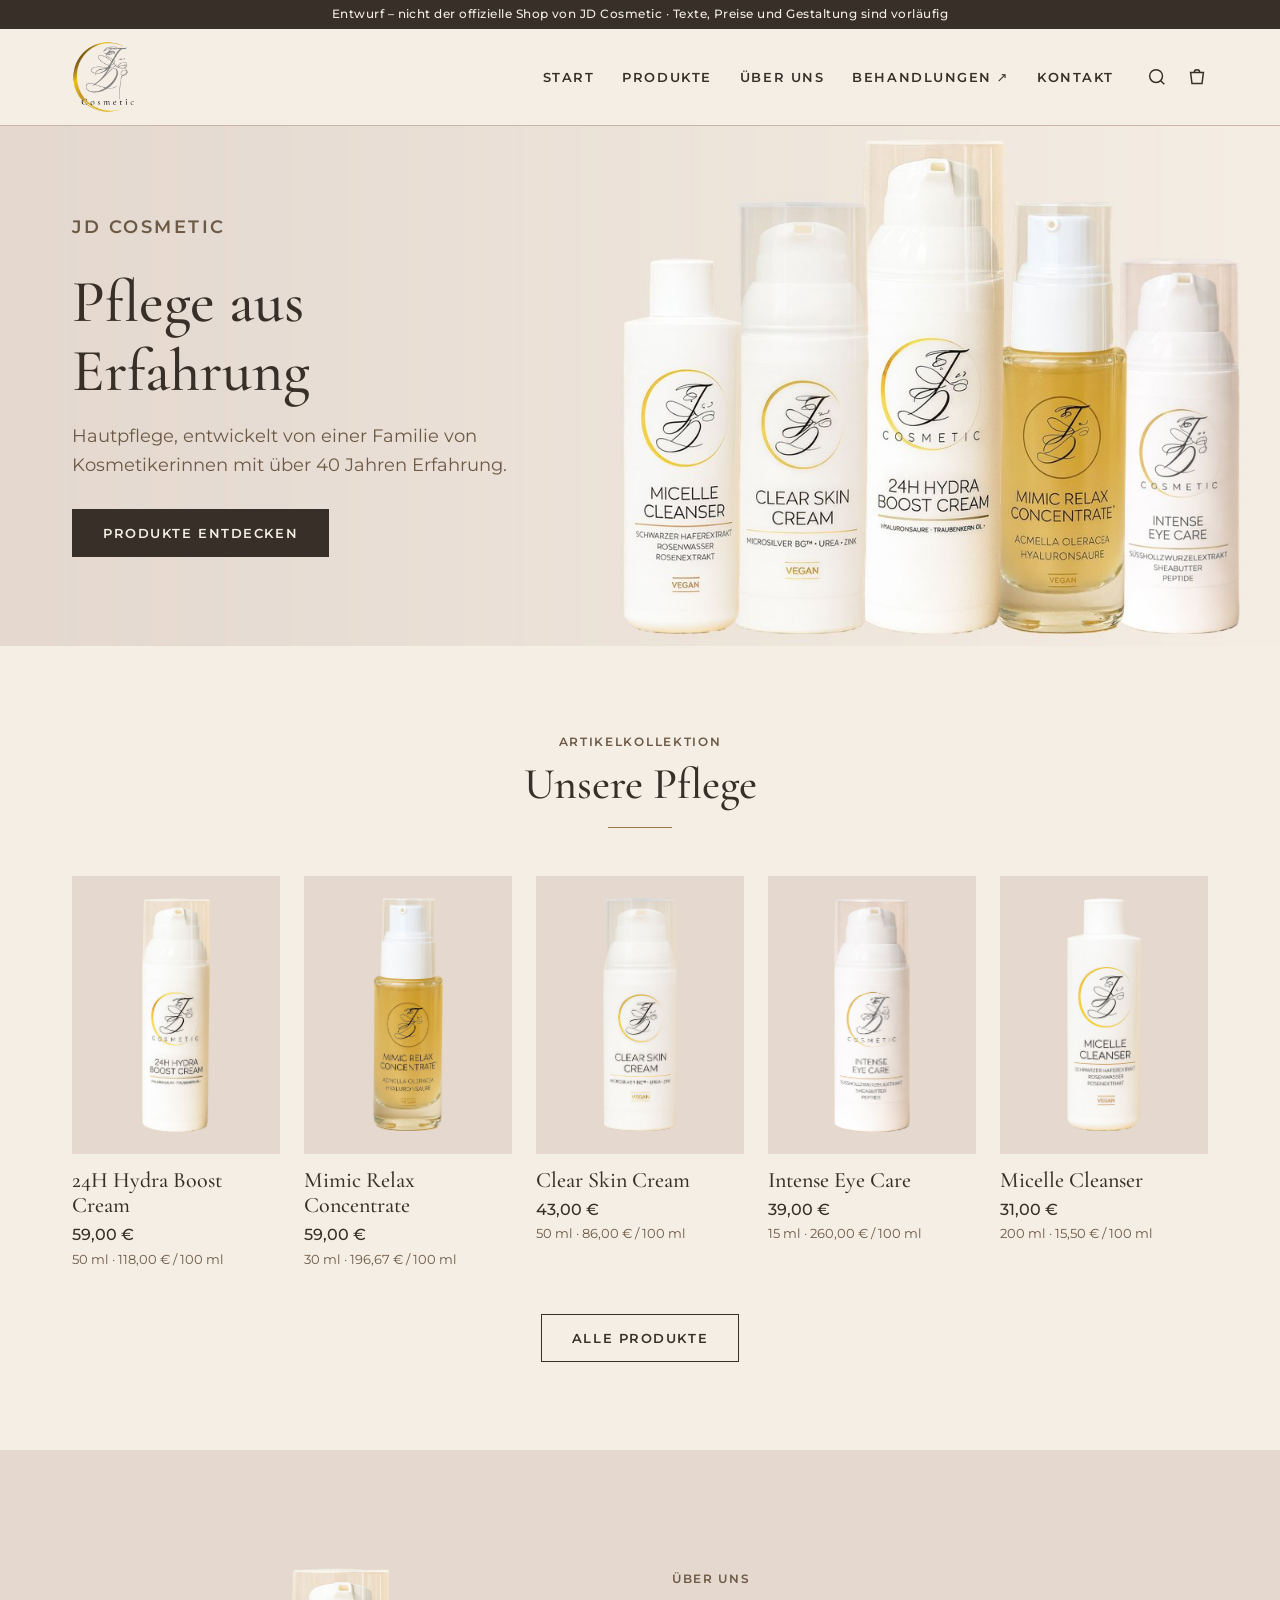
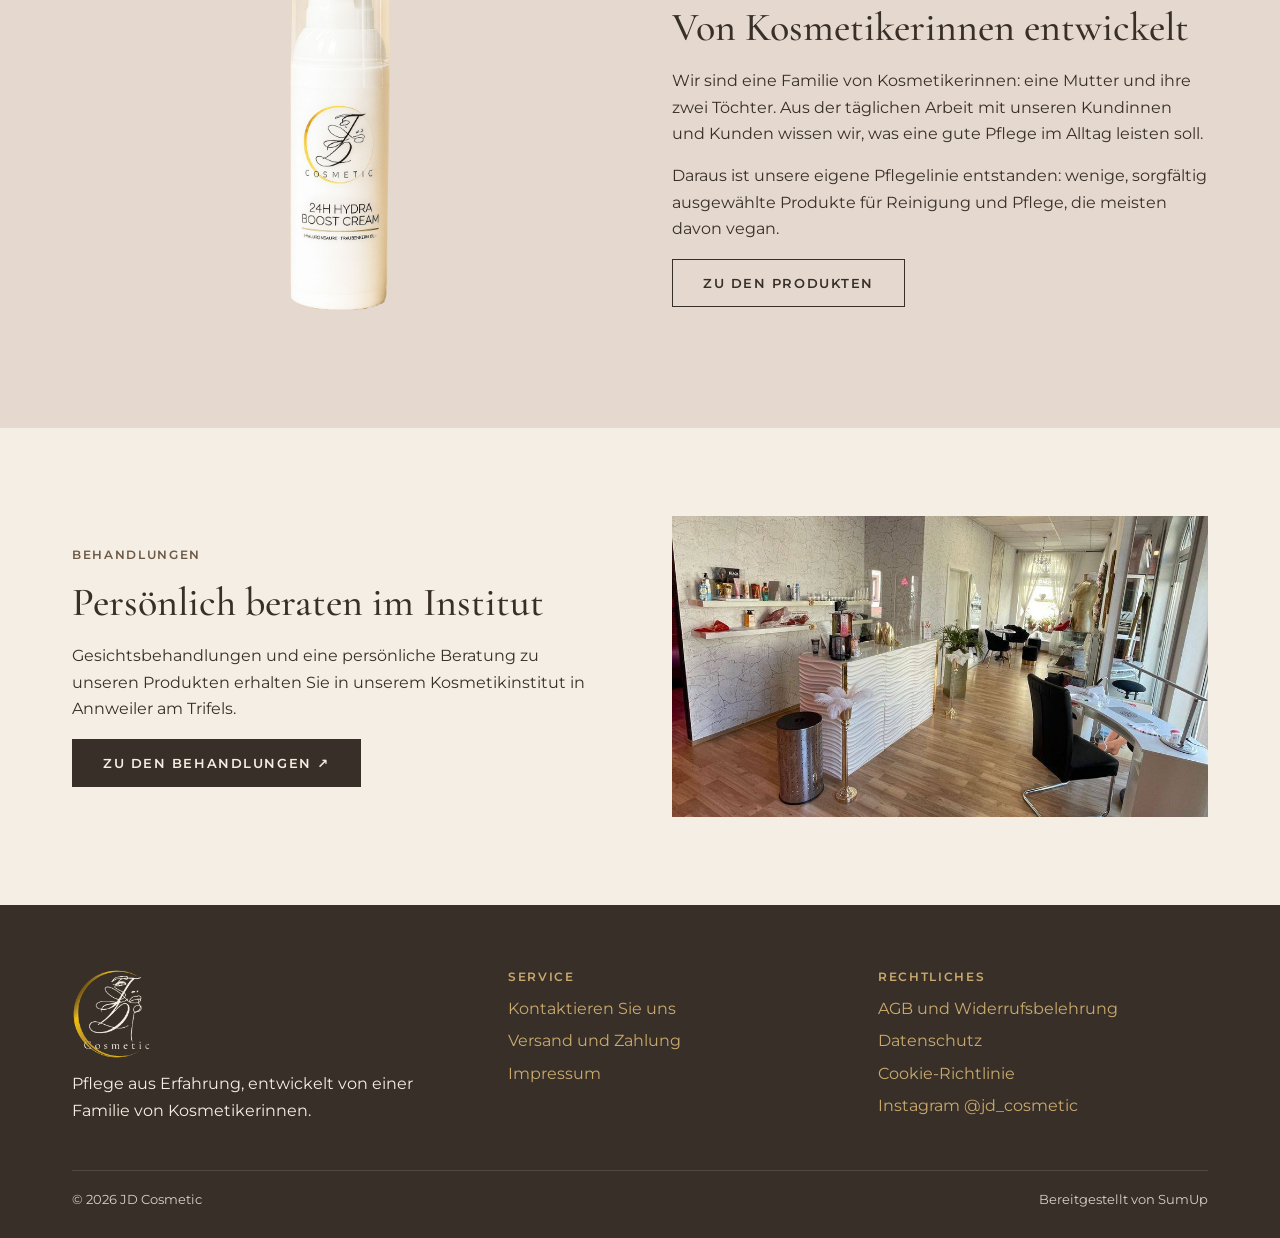
==== index.html @ d1cb3d24 "Prototyp des Shops veröffentlichen" ====
<!doctype html>
<html lang="de"><head><meta charset="utf-8"><meta name="viewport" content="width=device-width, initial-scale=1">
<title>Start | JD Cosmetic (Prototyp)</title><meta name="robots" content="noindex, nofollow"><link rel="stylesheet" href="style.css"></head>
<body>
<div class="proto">Entwurf – nicht der offizielle Shop von JD Cosmetic · Texte, Preise und Gestaltung sind vorläufig</div>
<header class="header"><div class="wrap">
<a class="logo" href="index.html"><img src="img/logo.png" alt="JD Cosmetic"></a>
<nav class="nav" id="menu"><a href="index.html">Start</a><a href="index.html#produkte">Produkte</a><a href="index.html#ueber-uns">Über uns</a><a class="ext" href="https://timeoutannweiler.de/">Behandlungen</a><a href="#kontakt">Kontakt</a></nav>
<div class="icons"><svg viewBox="0 0 24 24" aria-label="Suche"><circle cx="11" cy="11" r="7"/><path d="M20 20l-4-4"/></svg><svg viewBox="0 0 24 24" aria-label="Warenkorb"><path d="M5 7h14l-1.5 12h-11z"/><path d="M9 7a3 3 0 0 1 6 0"/></svg><button class="burger" type="button" aria-label="Menü öffnen" aria-expanded="false" aria-controls="menu"><svg viewBox="0 0 24 24"><path d="M4 7h16M4 12h16M4 17h16"/></svg></button></div>
</div></header>

<section class="banner"><div class="wrap"><div class="text">
<p class="label">JD Cosmetic</p>
<h1>Pflege aus Erfahrung</h1>
<p>Hautpflege, entwickelt von einer Familie von Kosmetikerinnen mit über 40 Jahren Erfahrung.</p>
<a class="btn" href="#produkte">Produkte entdecken</a>
</div></div></section>

<section class="section" id="produkte"><div class="wrap">
<div class="head"><p class="label">Artikelkollektion</p><h2>Unsere Pflege</h2><div class="rule"></div></div>
<div class="grid">
<a class="card" href="produkt.html"><div class="ph"><img src="img/hydra-boost.png" alt="24H Hydra Boost Cream, Flasche mit JD-Cosmetic-Logo"></div><h3>24H Hydra Boost Cream</h3><div class="price">59,00 €</div><div class="base">50 ml · 118,00 € / 100 ml</div></a>
<a class="card" href="produkt.html"><div class="ph"><img src="img/mimic-relax.png" alt="Mimic Relax Concentrate, Flasche mit JD-Cosmetic-Logo"></div><h3>Mimic Relax Concentrate</h3><div class="price">59,00 €</div><div class="base">30 ml · 196,67 € / 100 ml</div></a>
<a class="card" href="produkt.html"><div class="ph"><img src="img/clear-skin.png" alt="Clear Skin Cream, Flasche mit JD-Cosmetic-Logo"></div><h3>Clear Skin Cream</h3><div class="price">43,00 €</div><div class="base">50 ml · 86,00 € / 100 ml</div></a>
<a class="card" href="produkt.html"><div class="ph"><img src="img/intense-eye.png" alt="Intense Eye Care, Flasche mit JD-Cosmetic-Logo"></div><h3>Intense Eye Care</h3><div class="price">39,00 €</div><div class="base">15 ml · 260,00 € / 100 ml</div></a>
<a class="card" href="produkt.html"><div class="ph"><img src="img/micelle-cleanser.png" alt="Micelle Cleanser, Flasche mit JD-Cosmetic-Logo"></div><h3>Micelle Cleanser</h3><div class="price">31,00 €</div><div class="base">200 ml · 15,50 € / 100 ml</div></a>
</div>
<div class="center"><a class="btn secondary" href="#produkte">Alle Produkte</a></div>
</div></section>

<section class="section sand" id="ueber-uns"><div class="wrap twi">
<div class="media prod"><img src="img/hydra-boost.png" alt="24H Hydra Boost Cream"></div>
<div>
<p class="label">Über uns</p>
<h2>Von Kosmetikerinnen entwickelt</h2>
<p>Wir sind eine Familie von Kosmetikerinnen: eine Mutter und ihre zwei Töchter. Aus der täglichen Arbeit mit unseren Kundinnen und Kunden wissen wir, was eine gute Pflege im Alltag leisten soll.</p>
<p>Daraus ist unsere eigene Pflegelinie entstanden: wenige, sorgfältig ausgewählte Produkte für Reinigung und Pflege, die meisten davon vegan.</p>
<a class="btn secondary" href="#produkte">Zu den Produkten</a>
</div>
</div></section>

<section class="section"><div class="wrap twi rev">
<div class="media"><img src="img/institut.jpg" alt="Behandlungsraum des Kosmetikinstituts mit Empfangstheke und Behandlungsplatz"></div>
<div>
<p class="label">Behandlungen</p>
<h2>Persönlich beraten im Institut</h2>
<p>Gesichtsbehandlungen und eine persönliche Beratung zu unseren Produkten erhalten Sie in unserem Kosmetikinstitut in Annweiler am Trifels.</p>
<a class="btn" href="https://timeoutannweiler.de/">Zu den Behandlungen ↗</a>
</div>
</div></section>
<footer class="footer" id="kontakt"><div class="wrap">
<div class="cols">
<div><img src="img/logo-on-dark.png" alt="JD Cosmetic"><p>Pflege aus Erfahrung, entwickelt von einer Familie von Kosmetikerinnen.</p></div>
<div><p class="label">Service</p><a href="#">Kontaktieren Sie uns</a><a href="#">Versand und Zahlung</a><a href="#">Impressum</a></div>
<div><p class="label">Rechtliches</p><a href="#">AGB und Widerrufsbelehrung</a><a href="#">Datenschutz</a><a href="#">Cookie-Richtlinie</a><a href="https://instagram.com/jd_cosmetic">Instagram @jd_cosmetic</a></div>
</div>
<div class="small"><span>© 2026 JD Cosmetic</span><span>Bereitgestellt von SumUp</span></div>
</div></footer>
<script src="menu.js"></script>
</body></html>
---- style.css ----
/* Prototyp des Shops von JD Cosmetic im Aufbau des SumUp Online-Shops.
   SumUp kennt drei Schriftrollen: Überschriften, Fließtext, Beschriftungen. */
@font-face{font-family:"Cormorant Garamond";font-weight:500;src:url(fonts/cormorant-garamond-latin-500-normal.woff2) format("woff2")}
@font-face{font-family:"Cormorant Garamond";font-weight:600;src:url(fonts/cormorant-garamond-latin-600-normal.woff2) format("woff2")}
@font-face{font-family:"Montserrat";font-weight:400;src:url(fonts/montserrat-latin-400-normal.woff2) format("woff2")}
@font-face{font-family:"Montserrat";font-weight:500;src:url(fonts/montserrat-latin-500-normal.woff2) format("woff2")}
@font-face{font-family:"Montserrat";font-weight:600;src:url(fonts/montserrat-latin-600-normal.woff2) format("woff2")}

:root{
  --cream:#F5EEE4; --sand:#E4D8CF; --taupe:#CAB6A2; --espresso:#383028;
  --text:#383028; --text-2:#6C5946; --on-dark:#F5EEE4;
  --gold:#987848; --gold-deep:#725A36; --gold-light:#C9A96E;
  --btn-hover:#2C241C;
  --font-headers:"Cormorant Garamond",Georgia,serif;
  --font-paragraphs:"Montserrat",system-ui,sans-serif;
  --font-labels:"Montserrat",system-ui,sans-serif;
  --wrap:1200px;
}
*{box-sizing:border-box;margin:0}
body{background:var(--cream);color:var(--text);font:400 16px/1.65 var(--font-paragraphs)}
img{max-width:100%;display:block}
a{color:var(--gold-deep)}
.wrap{max-width:var(--wrap);margin:0 auto;padding:0 32px}
h1,h2,h3{font-family:var(--font-headers);font-weight:500;line-height:1.15;color:var(--text)}
.label{font:600 12px/1.4 var(--font-labels);letter-spacing:.14em;text-transform:uppercase;color:var(--text-2)}

.proto{background:var(--espresso);color:var(--on-dark);font:500 12px/1.4 var(--font-labels);text-align:center;padding:6px 12px;letter-spacing:.04em}

/* Kopf: Logo, Menü, Warenkorb (SumUp: Header-Einstellungen) */
.header{background:var(--cream);border-bottom:1px solid var(--taupe)}
.header .wrap{display:flex;align-items:center;gap:32px;height:96px}
.header .logo img{height:72px;width:auto}
.nav{display:flex;gap:28px;margin-left:auto}
.nav a{font:600 13px var(--font-labels);letter-spacing:.12em;text-transform:uppercase;color:var(--text);text-decoration:none}
.nav a:hover{color:var(--gold-deep)}
.nav a.ext::after{content:" ↗";font-weight:400}
.icons{display:flex;gap:18px}
.icons svg{width:22px;height:22px;stroke:var(--text);fill:none;stroke-width:1.6}
.burger{display:none;background:none;border:0;padding:0;cursor:pointer}

/* Banner (SumUp: Homepage → Banner) */
.banner{position:relative;background:var(--sand) url(img/banner.jpg) right center/cover no-repeat;min-height:520px;display:flex;align-items:center}
.banner .wrap{width:100%}
.banner .text{max-width:460px}
.banner h1{font-size:60px;margin:10px 0 16px}
.banner p{font-size:18px;color:var(--text-2);margin-bottom:28px}

.btn{display:inline-block;background:var(--espresso);color:var(--on-dark);font:600 13px var(--font-labels);letter-spacing:.12em;text-transform:uppercase;padding:15px 30px;text-decoration:none;border:1px solid var(--espresso)}
.btn:hover{background:var(--btn-hover)}
.btn.secondary{background:transparent;color:var(--espresso)}
.btn.secondary:hover{background:var(--sand)}

/* Artikelkollektion */
.section{padding:88px 0}
.section.sand{background:var(--sand)}
.head{text-align:center;margin-bottom:48px}
.head h2{font-size:44px;margin-top:8px}
.rule{width:64px;height:1px;background:var(--gold);margin:18px auto 0}
.grid{display:grid;grid-template-columns:repeat(5,1fr);gap:24px}
.card{text-decoration:none;color:var(--text);display:block}
.card .ph{background:var(--sand);aspect-ratio:3/4;display:flex;align-items:center;justify-content:center;padding:22px}
.section.sand .card .ph{background:var(--cream)}
.card .ph img{max-height:100%;width:auto}
.card h3{font-size:22px;margin:14px 0 4px}
.card .price{font-weight:500}
.card .base{font-size:13px;color:var(--text-2)}
.center{text-align:center;margin-top:44px}

/* Text mit Bild */
.twi{display:grid;grid-template-columns:1fr 1fr;gap:64px;align-items:center}
.twi.rev .media{order:2}
.twi h2{font-size:40px;margin:8px 0 18px}
.twi p{margin-bottom:16px}
.twi .media.prod{background:var(--sand);aspect-ratio:4/3;display:flex;align-items:center;justify-content:center;padding:30px}
.twi .media.prod img{max-height:100%;width:auto}

/* Fußzeile (SumUp: Footer, Social-Links) */
.footer{background:var(--espresso);color:var(--on-dark);padding:64px 0 28px}
.footer .cols{display:grid;grid-template-columns:1.2fr 1fr 1fr;gap:40px}
.footer img{height:90px;width:auto;margin-bottom:12px}
.footer a{color:var(--gold-light);text-decoration:none;display:block;margin:6px 0}
.footer a:hover{text-decoration:underline}
.footer .label{color:var(--gold-light);margin-bottom:10px}
.footer .small{font-size:13px;opacity:.85;margin-top:44px;border-top:1px solid #5a4e42;padding-top:18px;display:flex;justify-content:space-between;gap:16px;flex-wrap:wrap}

/* Produktseite */
.crumbs{font-size:13px;color:var(--text-2);padding:22px 0}
.crumbs a{color:var(--text-2)}
.pdp{display:grid;grid-template-columns:1.1fr 1fr;gap:64px;padding-bottom:88px}
.gallery .main{background:var(--sand);aspect-ratio:1/1;display:flex;align-items:center;justify-content:center;padding:40px}
.gallery .main img{max-height:100%;width:auto}
.pdp h1{font-size:48px;margin:6px 0 10px}
.pdp .price{font-size:24px;font-weight:500}
.pdp .tax{font-size:13px;color:var(--text-2);margin-bottom:22px}
.qty{display:flex;align-items:center;border:1px solid #6C5946;width:max-content;margin:8px 0 18px}
.qty span{padding:10px 18px}
.qty b{padding:10px 18px;font-weight:500}
.actions{display:flex;gap:12px;flex-wrap:wrap;margin-bottom:34px}
.desc p{margin-bottom:14px}
.desc .first{font-weight:500;border-left:2px solid var(--gold);padding-left:12px}
.desc ul{padding-left:20px;margin-bottom:14px}
.ph-note{background:var(--sand);border:1px dashed var(--text-2);padding:12px 14px;font-size:14px;margin:6px 0 14px}
.grid4{grid-template-columns:repeat(4,1fr)}

@media (max-width:820px){
  .wrap{padding:0 16px}
  .header .wrap{height:72px;gap:12px}
  .header .logo img{height:52px}
  .nav{display:none}
  .nav.open{display:flex;flex-direction:column;gap:0;position:absolute;left:0;right:0;top:100%;background:var(--cream);border-bottom:1px solid var(--taupe);padding:8px 16px 16px;z-index:10}
  .nav.open a{padding:12px 0;border-bottom:1px solid var(--sand)}
  .header{position:relative}
  .burger{display:block}
  .icons{margin-left:auto}
  .banner{min-height:560px;align-items:flex-start;padding-top:36px;background-size:auto 340px;background-position:right -110px bottom}
  .banner h1{font-size:40px}
  .banner p{font-size:16px}
  .section{padding:56px 0}
  .head h2{font-size:34px}
  .grid,.grid4{grid-template-columns:repeat(2,1fr);gap:16px}
  .card h3{font-size:19px}
  .twi{grid-template-columns:1fr;gap:28px}
  .twi.rev .media{order:0}
  .twi h2{font-size:32px}
  .footer .cols{grid-template-columns:1fr}
  .pdp{grid-template-columns:1fr;gap:28px}
  .pdp h1{font-size:36px}
}
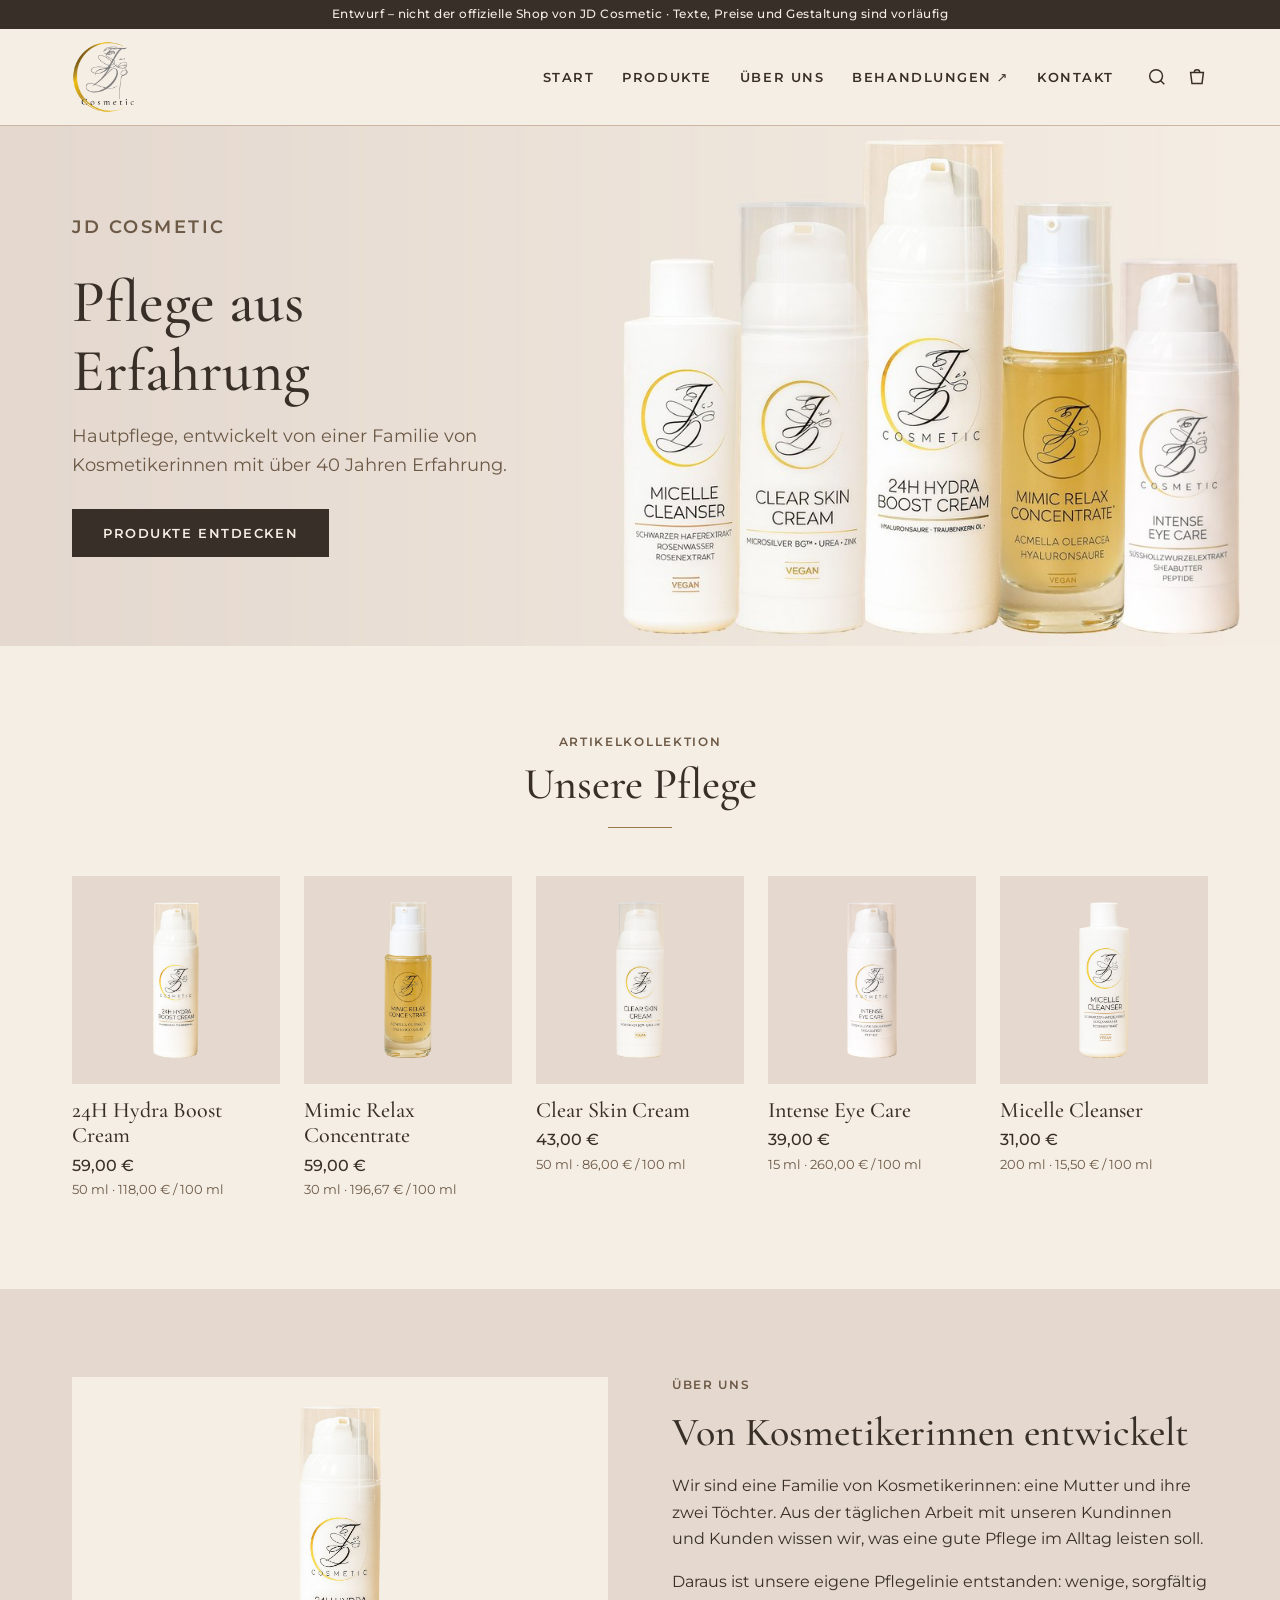
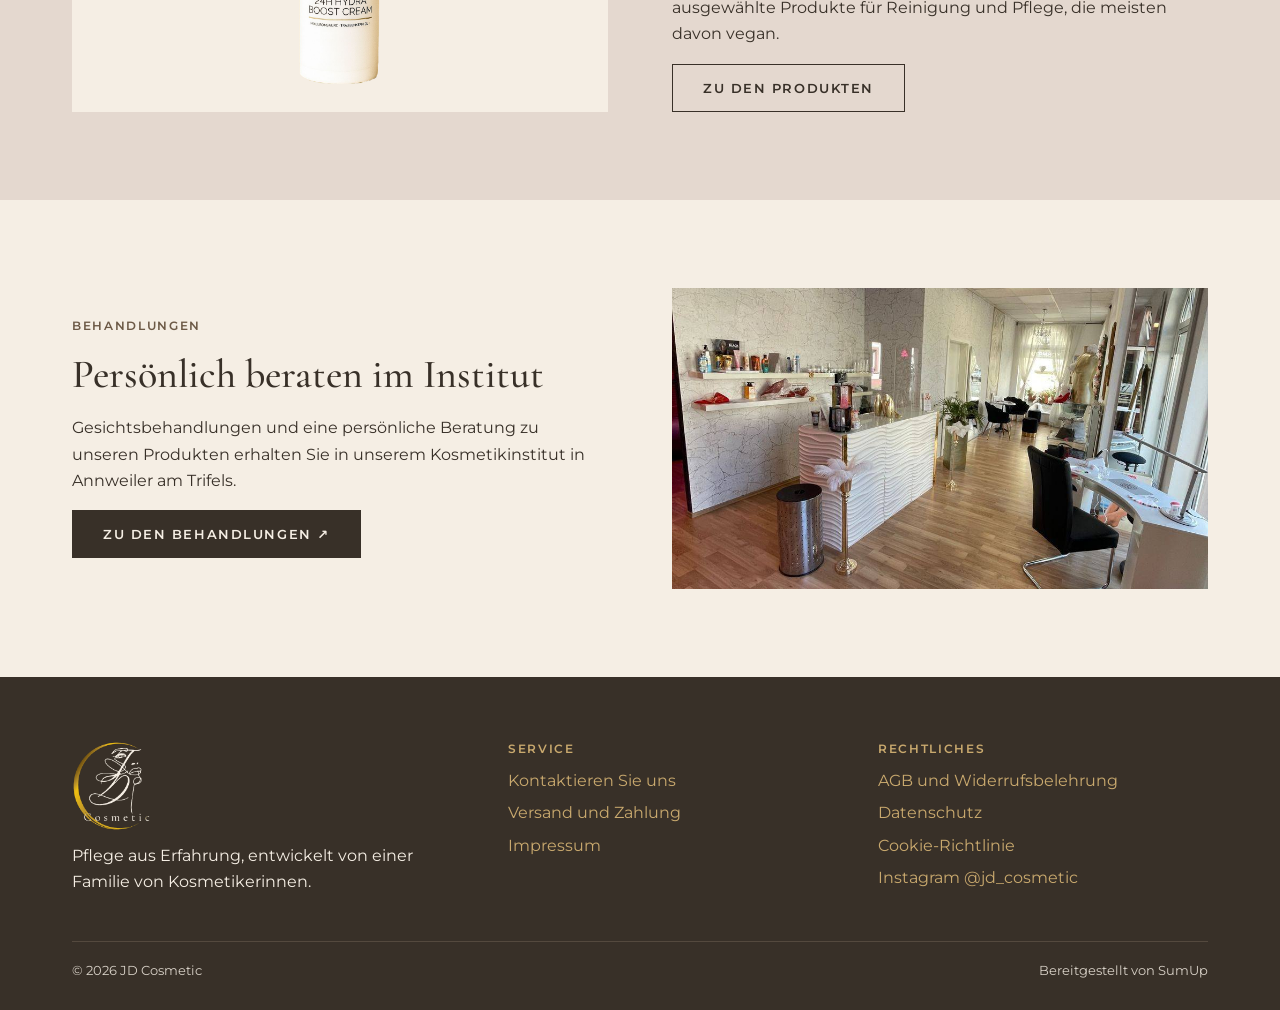
==== commit c2cc46bd: "Alle Produktseiten und Kontaktseite ergänzen, Produktfotos kleiner" ====
--- a/index.html
+++ b/index.html
@@ -5,7 +5,7 @@
 <div class="proto">Entwurf – nicht der offizielle Shop von JD Cosmetic · Texte, Preise und Gestaltung sind vorläufig</div>
 <header class="header"><div class="wrap">
 <a class="logo" href="index.html"><img src="img/logo.png" alt="JD Cosmetic"></a>
-<nav class="nav" id="menu"><a href="index.html">Start</a><a href="index.html#produkte">Produkte</a><a href="index.html#ueber-uns">Über uns</a><a class="ext" href="https://timeoutannweiler.de/">Behandlungen</a><a href="#kontakt">Kontakt</a></nav>
+<nav class="nav" id="menu"><a href="index.html">Start</a><a href="index.html#produkte">Produkte</a><a href="index.html#ueber-uns">Über uns</a><a class="ext" href="https://timeoutannweiler.de/">Behandlungen</a><a href="kontakt.html">Kontakt</a></nav>
 <div class="icons"><svg viewBox="0 0 24 24" aria-label="Suche"><circle cx="11" cy="11" r="7"/><path d="M20 20l-4-4"/></svg><svg viewBox="0 0 24 24" aria-label="Warenkorb"><path d="M5 7h14l-1.5 12h-11z"/><path d="M9 7a3 3 0 0 1 6 0"/></svg><button class="burger" type="button" aria-label="Menü öffnen" aria-expanded="false" aria-controls="menu"><svg viewBox="0 0 24 24"><path d="M4 7h16M4 12h16M4 17h16"/></svg></button></div>
 </div></header>
 
@@ -19,13 +19,12 @@
 <section class="section" id="produkte"><div class="wrap">
 <div class="head"><p class="label">Artikelkollektion</p><h2>Unsere Pflege</h2><div class="rule"></div></div>
 <div class="grid">
-<a class="card" href="produkt.html"><div class="ph"><img src="img/hydra-boost.png" alt="24H Hydra Boost Cream, Flasche mit JD-Cosmetic-Logo"></div><h3>24H Hydra Boost Cream</h3><div class="price">59,00 €</div><div class="base">50 ml · 118,00 € / 100 ml</div></a>
-<a class="card" href="produkt.html"><div class="ph"><img src="img/mimic-relax.png" alt="Mimic Relax Concentrate, Flasche mit JD-Cosmetic-Logo"></div><h3>Mimic Relax Concentrate</h3><div class="price">59,00 €</div><div class="base">30 ml · 196,67 € / 100 ml</div></a>
-<a class="card" href="produkt.html"><div class="ph"><img src="img/clear-skin.png" alt="Clear Skin Cream, Flasche mit JD-Cosmetic-Logo"></div><h3>Clear Skin Cream</h3><div class="price">43,00 €</div><div class="base">50 ml · 86,00 € / 100 ml</div></a>
-<a class="card" href="produkt.html"><div class="ph"><img src="img/intense-eye.png" alt="Intense Eye Care, Flasche mit JD-Cosmetic-Logo"></div><h3>Intense Eye Care</h3><div class="price">39,00 €</div><div class="base">15 ml · 260,00 € / 100 ml</div></a>
-<a class="card" href="produkt.html"><div class="ph"><img src="img/micelle-cleanser.png" alt="Micelle Cleanser, Flasche mit JD-Cosmetic-Logo"></div><h3>Micelle Cleanser</h3><div class="price">31,00 €</div><div class="base">200 ml · 15,50 € / 100 ml</div></a>
+<a class="card" href="produkt-hydra-boost.html"><div class="ph"><img src="img/hydra-boost.png" alt="24H Hydra Boost Cream, Verpackung mit JD-Cosmetic-Logo"></div><h3>24H Hydra Boost Cream</h3><div class="price">59,00 €</div><div class="base">50 ml · 118,00 € / 100 ml</div></a>
+<a class="card" href="produkt-mimic-relax.html"><div class="ph"><img src="img/mimic-relax.png" alt="Mimic Relax Concentrate, Verpackung mit JD-Cosmetic-Logo"></div><h3>Mimic Relax Concentrate</h3><div class="price">59,00 €</div><div class="base">30 ml · 196,67 € / 100 ml</div></a>
+<a class="card" href="produkt-clear-skin.html"><div class="ph"><img src="img/clear-skin.png" alt="Clear Skin Cream, Verpackung mit JD-Cosmetic-Logo"></div><h3>Clear Skin Cream</h3><div class="price">43,00 €</div><div class="base">50 ml · 86,00 € / 100 ml</div></a>
+<a class="card" href="produkt-intense-eye.html"><div class="ph"><img src="img/intense-eye.png" alt="Intense Eye Care, Verpackung mit JD-Cosmetic-Logo"></div><h3>Intense Eye Care</h3><div class="price">39,00 €</div><div class="base">15 ml · 260,00 € / 100 ml</div></a>
+<a class="card" href="produkt-micelle-cleanser.html"><div class="ph"><img src="img/micelle-cleanser.png" alt="Micelle Cleanser, Verpackung mit JD-Cosmetic-Logo"></div><h3>Micelle Cleanser</h3><div class="price">31,00 €</div><div class="base">200 ml · 15,50 € / 100 ml</div></a>
 </div>
-<div class="center"><a class="btn secondary" href="#produkte">Alle Produkte</a></div>
 </div></section>
 
 <section class="section sand" id="ueber-uns"><div class="wrap twi">
@@ -48,10 +47,10 @@
 <a class="btn" href="https://timeoutannweiler.de/">Zu den Behandlungen ↗</a>
 </div>
 </div></section>
-<footer class="footer" id="kontakt"><div class="wrap">
+<footer class="footer"><div class="wrap">
 <div class="cols">
 <div><img src="img/logo-on-dark.png" alt="JD Cosmetic"><p>Pflege aus Erfahrung, entwickelt von einer Familie von Kosmetikerinnen.</p></div>
-<div><p class="label">Service</p><a href="#">Kontaktieren Sie uns</a><a href="#">Versand und Zahlung</a><a href="#">Impressum</a></div>
+<div><p class="label">Service</p><a href="kontakt.html">Kontaktieren Sie uns</a><a href="#">Versand und Zahlung</a><a href="#">Impressum</a></div>
 <div><p class="label">Rechtliches</p><a href="#">AGB und Widerrufsbelehrung</a><a href="#">Datenschutz</a><a href="#">Cookie-Richtlinie</a><a href="https://instagram.com/jd_cosmetic">Instagram @jd_cosmetic</a></div>
 </div>
 <div class="small"><span>© 2026 JD Cosmetic</span><span>Bereitgestellt von SumUp</span></div>
--- a/style.css
+++ b/style.css
@@ -58,9 +58,9 @@
 .rule{width:64px;height:1px;background:var(--gold);margin:18px auto 0}
 .grid{display:grid;grid-template-columns:repeat(5,1fr);gap:24px}
 .card{text-decoration:none;color:var(--text);display:block}
-.card .ph{background:var(--sand);aspect-ratio:3/4;display:flex;align-items:center;justify-content:center;padding:22px}
+.card .ph{background:var(--sand);aspect-ratio:1/1;display:flex;align-items:center;justify-content:center;padding:26px}
 .section.sand .card .ph{background:var(--cream)}
-.card .ph img{max-height:100%;width:auto}
+.card .ph img{width:100%;height:100%;object-fit:contain}
 .card h3{font-size:22px;margin:14px 0 4px}
 .card .price{font-weight:500}
 .card .base{font-size:13px;color:var(--text-2)}
@@ -71,8 +71,8 @@
 .twi.rev .media{order:2}
 .twi h2{font-size:40px;margin:8px 0 18px}
 .twi p{margin-bottom:16px}
-.twi .media.prod{background:var(--sand);aspect-ratio:4/3;display:flex;align-items:center;justify-content:center;padding:30px}
-.twi .media.prod img{max-height:100%;width:auto}
+.twi .media.prod{background:var(--cream);aspect-ratio:16/10;display:flex;align-items:center;justify-content:center;padding:28px}
+.twi .media.prod img{width:100%;height:100%;object-fit:contain}
 
 /* Fußzeile (SumUp: Footer, Social-Links) */
 .footer{background:var(--espresso);color:var(--on-dark);padding:64px 0 28px}
@@ -86,9 +86,9 @@
 /* Produktseite */
 .crumbs{font-size:13px;color:var(--text-2);padding:22px 0}
 .crumbs a{color:var(--text-2)}
-.pdp{display:grid;grid-template-columns:1.1fr 1fr;gap:64px;padding-bottom:88px}
-.gallery .main{background:var(--sand);aspect-ratio:1/1;display:flex;align-items:center;justify-content:center;padding:40px}
-.gallery .main img{max-height:100%;width:auto}
+.pdp{display:grid;grid-template-columns:1fr 1.3fr;gap:64px;padding-bottom:88px;align-items:start}
+.gallery .main{background:var(--sand);aspect-ratio:1/1;max-width:480px;display:flex;align-items:center;justify-content:center;padding:44px}
+.gallery .main img{width:100%;height:100%;object-fit:contain}
 .pdp h1{font-size:48px;margin:6px 0 10px}
 .pdp .price{font-size:24px;font-weight:500}
 .pdp .tax{font-size:13px;color:var(--text-2);margin-bottom:22px}
@@ -101,6 +101,17 @@
 .desc ul{padding-left:20px;margin-bottom:14px}
 .ph-note{background:var(--sand);border:1px dashed var(--text-2);padding:12px 14px;font-size:14px;margin:6px 0 14px}
 .grid4{grid-template-columns:repeat(4,1fr)}
+
+/* Kontaktseite: Formular nur als Ansicht */
+.contact{display:grid;grid-template-columns:1fr 1fr;gap:64px;padding-bottom:88px}
+.contact h1{font-size:48px;margin:6px 0 14px}
+.contact > div > p{margin-bottom:10px}
+.mock-form{background:var(--sand);padding:32px}
+.mock-form .note{font-size:13px;color:var(--text-2);margin-bottom:18px}
+.mock-form .field{background:var(--cream);border:1px solid #6C5946;height:46px;margin:6px 0 16px}
+.mock-form .field.area{height:140px}
+.btn.disabled{opacity:.55;cursor:not-allowed}
+.small-print{font-size:12px;color:var(--text-2);margin-top:16px}
 
 @media (max-width:820px){
   .wrap{padding:0 16px}
@@ -124,5 +135,8 @@
   .twi h2{font-size:32px}
   .footer .cols{grid-template-columns:1fr}
   .pdp{grid-template-columns:1fr;gap:28px}
+  .gallery .main{max-width:none;padding:32px}
+  .contact{grid-template-columns:1fr;gap:28px}
+  .contact h1{font-size:36px}
   .pdp h1{font-size:36px}
 }
